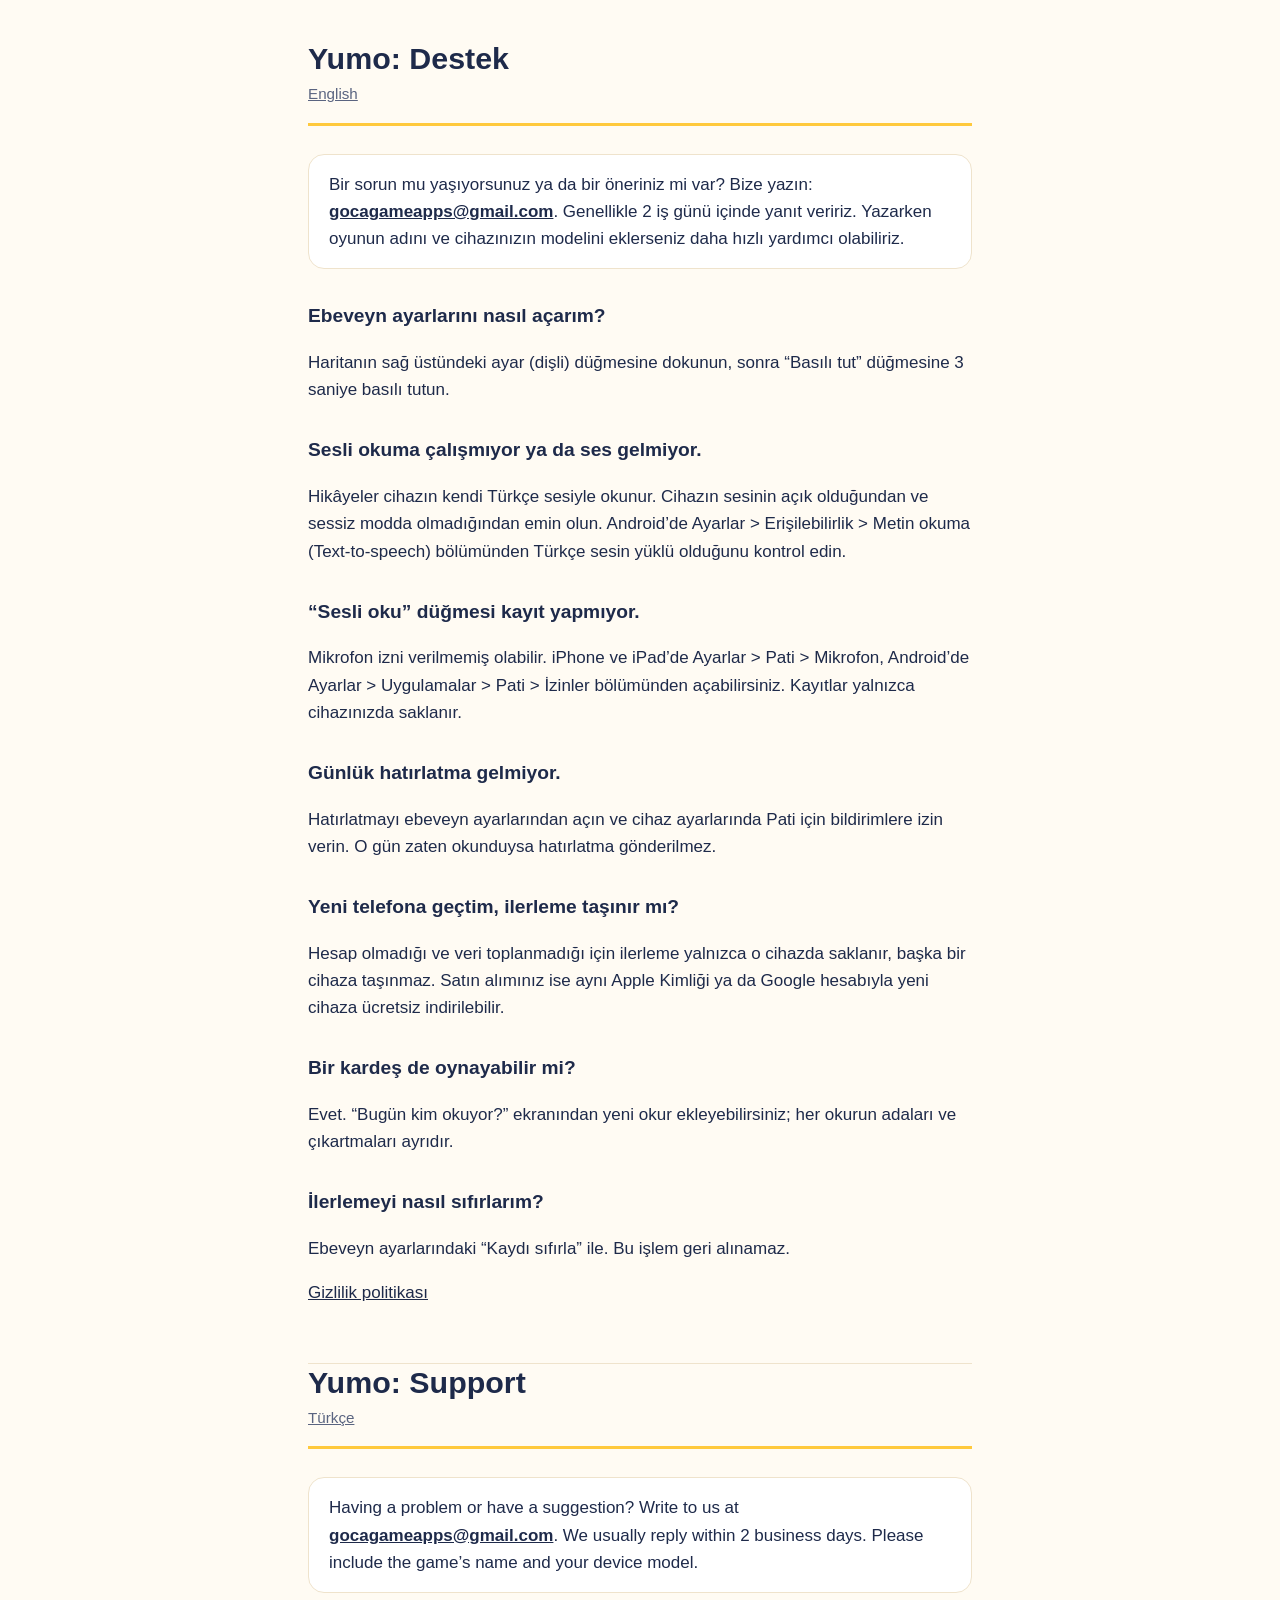
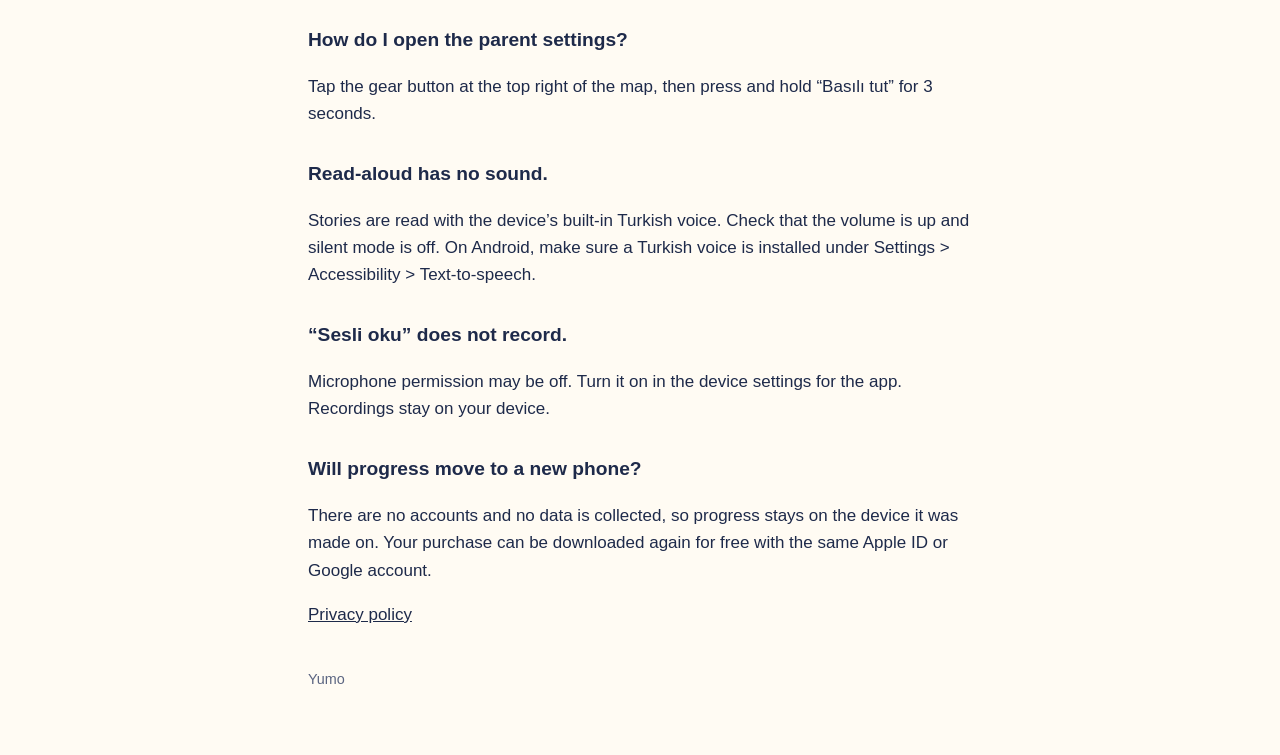
==== destek/index.html @ fed5b600 "Destek sayfası Co-Authored-By: Claude Opus 5.5 <noreply@anthropic.com> Claude-Session: https://claud" ====
<!doctype html>
<html lang="tr">
<head>
<meta charset="utf-8">
<meta name="viewport" content="width=device-width, initial-scale=1">
<title>Yumo: Destek</title>
<meta name="description" content="Yumo oyunları için destek ve sık sorulan sorular.">
<style>
  :root { --bg:#FFFBF3; --ink:#1E2A4A; --soft:#5A6480; --line:#EFE3CC; --accent:#FFC93C; --card:#FFFFFF; }
  @media (prefers-color-scheme: dark) { :root { --bg:#141C33; --ink:#FFFBF3; --soft:#B8C0D6; --line:#2A3556; --card:#1E2A4A; } }
  * { box-sizing:border-box; }
  body { margin:0; background:var(--bg); color:var(--ink); font:17px/1.6 -apple-system, BlinkMacSystemFont, "Segoe UI", Roboto, "Helvetica Neue", Arial, sans-serif; }
  main { max-width:44rem; margin:0 auto; padding:40px 20px 64px; }
  header { border-bottom:3px solid var(--accent); padding-bottom:16px; margin-bottom:28px; }
  h1 { font-size:1.9rem; line-height:1.2; margin:0 0 6px; }
  h2 { font-size:1.2rem; margin:32px 0 6px; }
  .meta { color:var(--soft); font-size:.95rem; margin:0; }
  .box { background:var(--card); border:1px solid var(--line); border-radius:16px; padding:16px 20px; margin:20px 0; }
  .box p { margin:0; }
  a { color:inherit; }
  hr { border:0; border-top:1px solid var(--line); margin:56px 0 0; }
  footer { color:var(--soft); font-size:.9rem; margin-top:40px; }
</style>
</head>
<body>
<main>
<section id="tr" lang="tr">
<header>
  <h1>Yumo: Destek</h1>
  <p class="meta"><a href="#en">English</a></p>
</header>

<div class="box"><p>Bir sorun mu yaşıyorsunuz ya da bir öneriniz mi var? Bize yazın: <a href="mailto:gocagameapps@gmail.com"><b>gocagameapps@gmail.com</b></a>. Genellikle 2 iş günü içinde yanıt veririz. Yazarken oyunun adını ve cihazınızın modelini eklerseniz daha hızlı yardımcı olabiliriz.</p></div>

<h2>Ebeveyn ayarlarını nasıl açarım?</h2>
<p>Haritanın sağ üstündeki ayar (dişli) düğmesine dokunun, sonra “Basılı tut” düğmesine 3 saniye basılı tutun.</p>

<h2>Sesli okuma çalışmıyor ya da ses gelmiyor.</h2>
<p>Hikâyeler cihazın kendi Türkçe sesiyle okunur. Cihazın sesinin açık olduğundan ve sessiz modda olmadığından emin olun. Android’de Ayarlar &gt; Erişilebilirlik &gt; Metin okuma (Text-to-speech) bölümünden Türkçe sesin yüklü olduğunu kontrol edin.</p>

<h2>“Sesli oku” düğmesi kayıt yapmıyor.</h2>
<p>Mikrofon izni verilmemiş olabilir. iPhone ve iPad’de Ayarlar &gt; Pati &gt; Mikrofon, Android’de Ayarlar &gt; Uygulamalar &gt; Pati &gt; İzinler bölümünden açabilirsiniz. Kayıtlar yalnızca cihazınızda saklanır.</p>

<h2>Günlük hatırlatma gelmiyor.</h2>
<p>Hatırlatmayı ebeveyn ayarlarından açın ve cihaz ayarlarında Pati için bildirimlere izin verin. O gün zaten okunduysa hatırlatma gönderilmez.</p>

<h2>Yeni telefona geçtim, ilerleme taşınır mı?</h2>
<p>Hesap olmadığı ve veri toplanmadığı için ilerleme yalnızca o cihazda saklanır, başka bir cihaza taşınmaz. Satın alımınız ise aynı Apple Kimliği ya da Google hesabıyla yeni cihaza ücretsiz indirilebilir.</p>

<h2>Bir kardeş de oynayabilir mi?</h2>
<p>Evet. “Bugün kim okuyor?” ekranından yeni okur ekleyebilirsiniz; her okurun adaları ve çıkartmaları ayrıdır.</p>

<h2>İlerlemeyi nasıl sıfırlarım?</h2>
<p>Ebeveyn ayarlarındaki “Kaydı sıfırla” ile. Bu işlem geri alınamaz.</p>

<p><a href="../gizlilik/">Gizlilik politikası</a></p>
</section>

<hr>

<section id="en" lang="en">
<header>
  <h1>Yumo: Support</h1>
  <p class="meta"><a href="#tr">Türkçe</a></p>
</header>
<div class="box"><p>Having a problem or have a suggestion? Write to us at <a href="mailto:gocagameapps@gmail.com"><b>gocagameapps@gmail.com</b></a>. We usually reply within 2 business days. Please include the game’s name and your device model.</p></div>
<h2>How do I open the parent settings?</h2>
<p>Tap the gear button at the top right of the map, then press and hold “Basılı tut” for 3 seconds.</p>
<h2>Read-aloud has no sound.</h2>
<p>Stories are read with the device’s built-in Turkish voice. Check that the volume is up and silent mode is off. On Android, make sure a Turkish voice is installed under Settings &gt; Accessibility &gt; Text-to-speech.</p>
<h2>“Sesli oku” does not record.</h2>
<p>Microphone permission may be off. Turn it on in the device settings for the app. Recordings stay on your device.</p>
<h2>Will progress move to a new phone?</h2>
<p>There are no accounts and no data is collected, so progress stays on the device it was made on. Your purchase can be downloaded again for free with the same Apple ID or Google account.</p>
<p><a href="../gizlilik/">Privacy policy</a></p>
</section>
<footer>Yumo</footer>
</main>
</body>
</html>
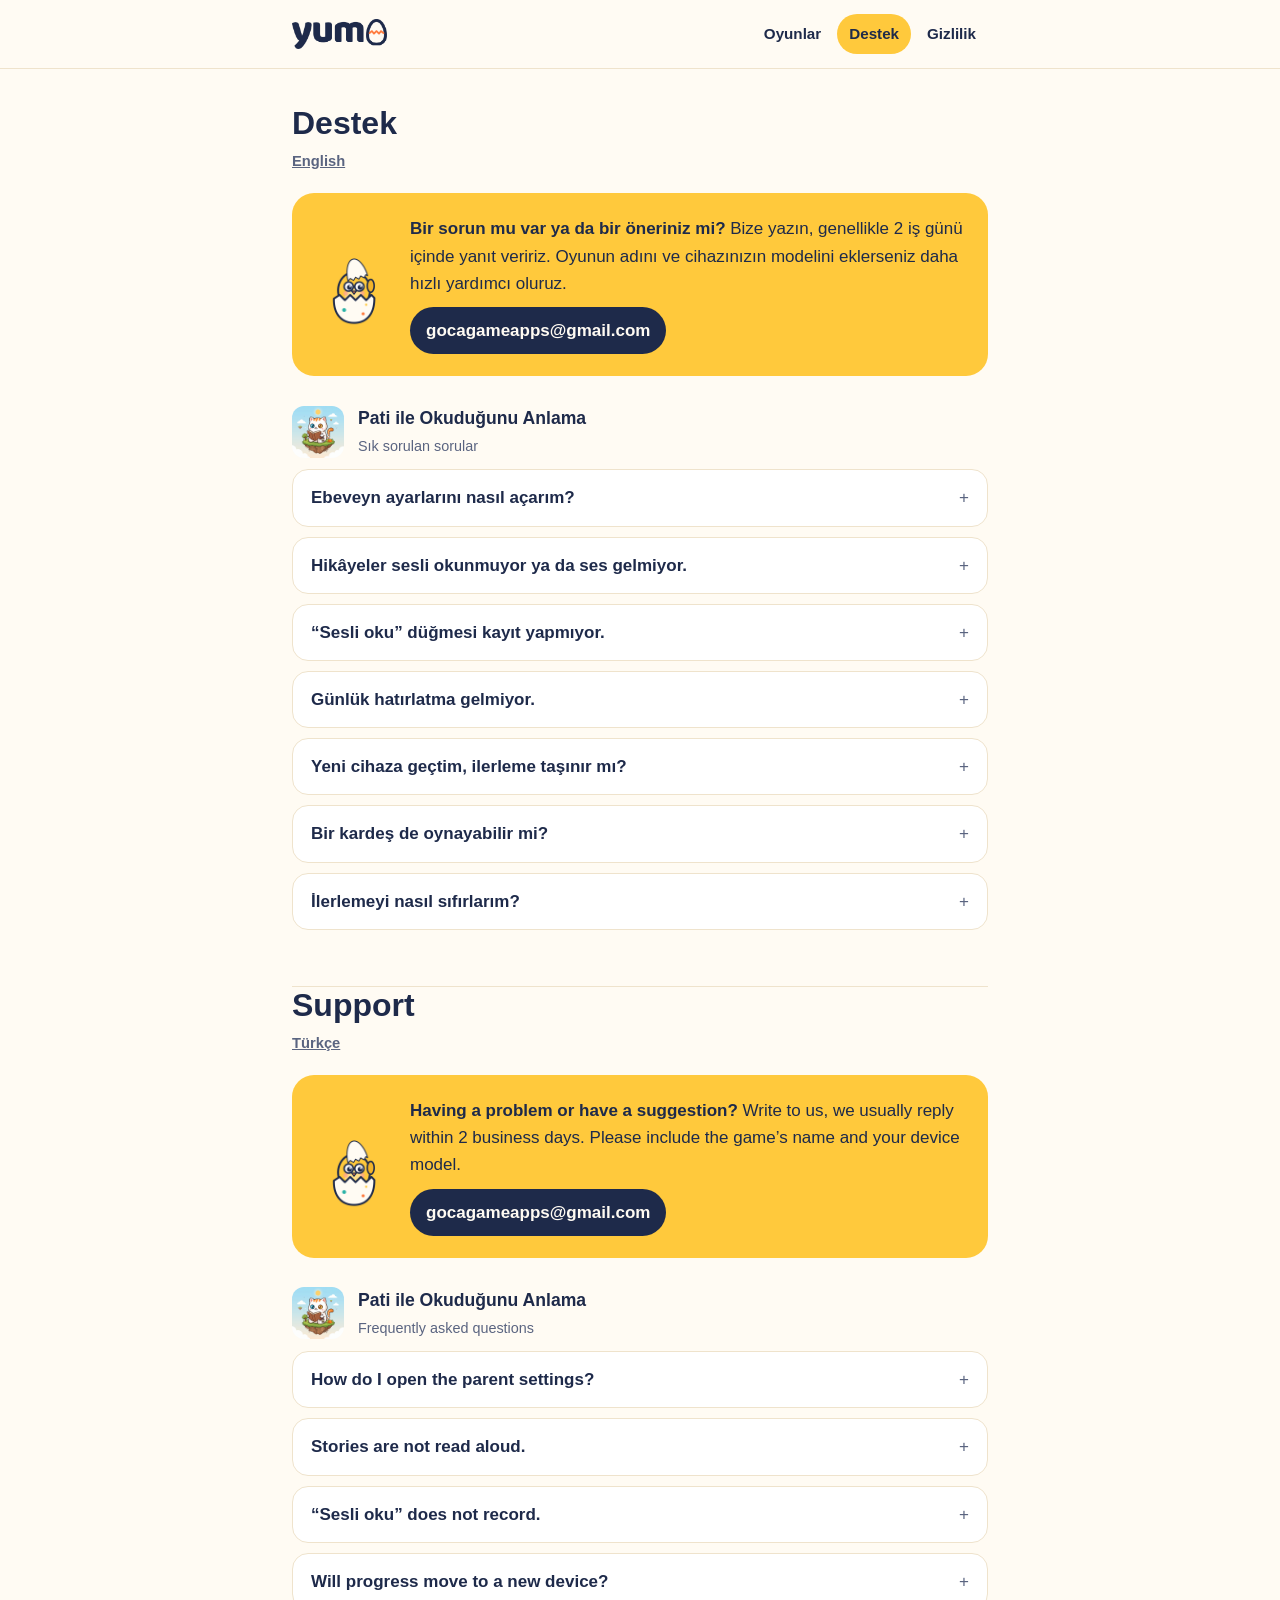
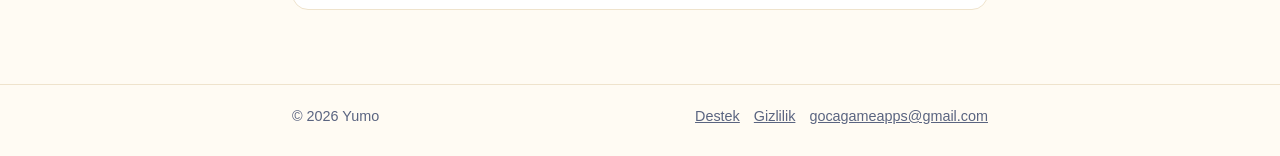
==== commit 117c42fe: "Yumo sitesi: ortak başlık ve alt bilgi, ana sayfa, destek ve gizlilik aynı tasarımda Co-Authored-By:" ====
--- a/destek/index.html
+++ b/destek/index.html
@@ -5,76 +5,58 @@
 <meta name="viewport" content="width=device-width, initial-scale=1">
 <title>Yumo: Destek</title>
 <meta name="description" content="Yumo oyunları için destek ve sık sorulan sorular.">
-<style>
-  :root { --bg:#FFFBF3; --ink:#1E2A4A; --soft:#5A6480; --line:#EFE3CC; --accent:#FFC93C; --card:#FFFFFF; }
-  @media (prefers-color-scheme: dark) { :root { --bg:#141C33; --ink:#FFFBF3; --soft:#B8C0D6; --line:#2A3556; --card:#1E2A4A; } }
-  * { box-sizing:border-box; }
-  body { margin:0; background:var(--bg); color:var(--ink); font:17px/1.6 -apple-system, BlinkMacSystemFont, "Segoe UI", Roboto, "Helvetica Neue", Arial, sans-serif; }
-  main { max-width:44rem; margin:0 auto; padding:40px 20px 64px; }
-  header { border-bottom:3px solid var(--accent); padding-bottom:16px; margin-bottom:28px; }
-  h1 { font-size:1.9rem; line-height:1.2; margin:0 0 6px; }
-  h2 { font-size:1.2rem; margin:32px 0 6px; }
-  .meta { color:var(--soft); font-size:.95rem; margin:0; }
-  .box { background:var(--card); border:1px solid var(--line); border-radius:16px; padding:16px 20px; margin:20px 0; }
-  .box p { margin:0; }
-  a { color:inherit; }
-  hr { border:0; border-top:1px solid var(--line); margin:56px 0 0; }
-  footer { color:var(--soft); font-size:.9rem; margin-top:40px; }
-</style>
+<link rel="icon" href="../assets/favicon.png">
+<link rel="stylesheet" href="../assets/site.css">
 </head>
 <body>
-<main>
+<header class="top"><div class="wrap">
+  <a class="brand" href="../" aria-label="Yumo ana sayfa"><img src="../assets/yumo-word.png" alt="yumo" width="96" height="30"></a>
+  <nav aria-label="Site"><a href="../">Oyunlar</a><a href="../destek/" aria-current="page">Destek</a><a href="../gizlilik/">Gizlilik</a></nav>
+</div></header>
+<main><div class="wrap">
 <section id="tr" lang="tr">
-<header>
-  <h1>Yumo: Destek</h1>
-  <p class="meta"><a href="#en">English</a></p>
-</header>
+  <h1>Destek</h1>
+  <p class="lang"><a href="#en">English</a></p>
+  <div class="contact">
+    <img src="../assets/yumo.png" alt="" width="76" height="86">
+    <div>
+      <p><b>Bir sorun mu var ya da bir öneriniz mi?</b> Bize yazın, genellikle 2 iş günü içinde yanıt veririz. Oyunun adını ve cihazınızın modelini eklerseniz daha hızlı yardımcı oluruz.</p>
+      <a class="mail" href="mailto:gocagameapps@gmail.com?subject=Destek">gocagameapps@gmail.com</a>
+    </div>
+  </div>
 
-<div class="box"><p>Bir sorun mu yaşıyorsunuz ya da bir öneriniz mi var? Bize yazın: <a href="mailto:gocagameapps@gmail.com"><b>gocagameapps@gmail.com</b></a>. Genellikle 2 iş günü içinde yanıt veririz. Yazarken oyunun adını ve cihazınızın modelini eklerseniz daha hızlı yardımcı olabiliriz.</p></div>
-
-<h2>Ebeveyn ayarlarını nasıl açarım?</h2>
-<p>Haritanın sağ üstündeki ayar (dişli) düğmesine dokunun, sonra “Basılı tut” düğmesine 3 saniye basılı tutun.</p>
-
-<h2>Sesli okuma çalışmıyor ya da ses gelmiyor.</h2>
-<p>Hikâyeler cihazın kendi Türkçe sesiyle okunur. Cihazın sesinin açık olduğundan ve sessiz modda olmadığından emin olun. Android’de Ayarlar &gt; Erişilebilirlik &gt; Metin okuma (Text-to-speech) bölümünden Türkçe sesin yüklü olduğunu kontrol edin.</p>
-
-<h2>“Sesli oku” düğmesi kayıt yapmıyor.</h2>
-<p>Mikrofon izni verilmemiş olabilir. iPhone ve iPad’de Ayarlar &gt; Pati &gt; Mikrofon, Android’de Ayarlar &gt; Uygulamalar &gt; Pati &gt; İzinler bölümünden açabilirsiniz. Kayıtlar yalnızca cihazınızda saklanır.</p>
-
-<h2>Günlük hatırlatma gelmiyor.</h2>
-<p>Hatırlatmayı ebeveyn ayarlarından açın ve cihaz ayarlarında Pati için bildirimlere izin verin. O gün zaten okunduysa hatırlatma gönderilmez.</p>
-
-<h2>Yeni telefona geçtim, ilerleme taşınır mı?</h2>
-<p>Hesap olmadığı ve veri toplanmadığı için ilerleme yalnızca o cihazda saklanır, başka bir cihaza taşınmaz. Satın alımınız ise aynı Apple Kimliği ya da Google hesabıyla yeni cihaza ücretsiz indirilebilir.</p>
-
-<h2>Bir kardeş de oynayabilir mi?</h2>
-<p>Evet. “Bugün kim okuyor?” ekranından yeni okur ekleyebilirsiniz; her okurun adaları ve çıkartmaları ayrıdır.</p>
-
-<h2>İlerlemeyi nasıl sıfırlarım?</h2>
-<p>Ebeveyn ayarlarındaki “Kaydı sıfırla” ile. Bu işlem geri alınamaz.</p>
-
-<p><a href="../gizlilik/">Gizlilik politikası</a></p>
+  <div class="app" id="pati"><img src="../assets/pati-icon.png" alt="" width="52" height="52"><div><b>Pati ile Okuduğunu Anlama</b><span>Sık sorulan sorular</span></div></div>
+  <details><summary>Ebeveyn ayarlarını nasıl açarım?</summary><p>Haritanın sağ üstündeki ayar (dişli) düğmesine dokunun, sonra “Basılı tut” düğmesine 3 saniye basılı tutun.</p></details>
+  <details><summary>Hikâyeler sesli okunmuyor ya da ses gelmiyor.</summary><p>Hikâyeler cihazın kendi Türkçe sesiyle okunur. Cihazın sesinin açık olduğundan ve sessiz modda olmadığından emin olun. Android’de Ayarlar &gt; Erişilebilirlik &gt; Metin okuma bölümünden Türkçe sesin yüklü olduğunu kontrol edin.</p></details>
+  <details><summary>“Sesli oku” düğmesi kayıt yapmıyor.</summary><p>Mikrofon izni kapalı olabilir. iPhone ve iPad’de Ayarlar &gt; Pati &gt; Mikrofon, Android’de Ayarlar &gt; Uygulamalar &gt; Pati &gt; İzinler bölümünden açabilirsiniz. Kayıtlar yalnızca cihazınızda saklanır.</p></details>
+  <details><summary>Günlük hatırlatma gelmiyor.</summary><p>Hatırlatmayı ebeveyn ayarlarından açın ve cihaz ayarlarında Pati için bildirimlere izin verin. O gün zaten okunduysa hatırlatma gönderilmez.</p></details>
+  <details><summary>Yeni cihaza geçtim, ilerleme taşınır mı?</summary><p>Hesap olmadığı ve veri toplanmadığı için ilerleme yalnızca o cihazda saklanır, başka cihaza taşınmaz. Satın alımınızı aynı Apple Kimliği ya da Google hesabıyla yeni cihaza ücretsiz indirebilirsiniz.</p></details>
+  <details><summary>Bir kardeş de oynayabilir mi?</summary><p>Evet. “Bugün kim okuyor?” ekranından yeni okur ekleyebilirsiniz. Her okurun adaları ve çıkartmaları ayrıdır.</p></details>
+  <details><summary>İlerlemeyi nasıl sıfırlarım?</summary><p>Ebeveyn ayarlarındaki “Kaydı sıfırla” ile. Bu işlem geri alınamaz.</p></details>
 </section>
 
 <hr>
 
 <section id="en" lang="en">
-<header>
-  <h1>Yumo: Support</h1>
-  <p class="meta"><a href="#tr">Türkçe</a></p>
-</header>
-<div class="box"><p>Having a problem or have a suggestion? Write to us at <a href="mailto:gocagameapps@gmail.com"><b>gocagameapps@gmail.com</b></a>. We usually reply within 2 business days. Please include the game’s name and your device model.</p></div>
-<h2>How do I open the parent settings?</h2>
-<p>Tap the gear button at the top right of the map, then press and hold “Basılı tut” for 3 seconds.</p>
-<h2>Read-aloud has no sound.</h2>
-<p>Stories are read with the device’s built-in Turkish voice. Check that the volume is up and silent mode is off. On Android, make sure a Turkish voice is installed under Settings &gt; Accessibility &gt; Text-to-speech.</p>
-<h2>“Sesli oku” does not record.</h2>
-<p>Microphone permission may be off. Turn it on in the device settings for the app. Recordings stay on your device.</p>
-<h2>Will progress move to a new phone?</h2>
-<p>There are no accounts and no data is collected, so progress stays on the device it was made on. Your purchase can be downloaded again for free with the same Apple ID or Google account.</p>
-<p><a href="../gizlilik/">Privacy policy</a></p>
+  <h1>Support</h1>
+  <p class="lang"><a href="#tr">Türkçe</a></p>
+  <div class="contact">
+    <img src="../assets/yumo.png" alt="" width="76" height="86">
+    <div>
+      <p><b>Having a problem or have a suggestion?</b> Write to us, we usually reply within 2 business days. Please include the game’s name and your device model.</p>
+      <a class="mail" href="mailto:gocagameapps@gmail.com?subject=Support">gocagameapps@gmail.com</a>
+    </div>
+  </div>
+  <div class="app"><img src="../assets/pati-icon.png" alt="" width="52" height="52"><div><b>Pati ile Okuduğunu Anlama</b><span>Frequently asked questions</span></div></div>
+  <details><summary>How do I open the parent settings?</summary><p>Tap the gear button at the top right of the map, then press and hold “Basılı tut” for 3 seconds.</p></details>
+  <details><summary>Stories are not read aloud.</summary><p>Stories use the device’s built-in Turkish voice. Check the volume and silent mode. On Android, make sure a Turkish voice is installed under Settings &gt; Accessibility &gt; Text-to-speech.</p></details>
+  <details><summary>“Sesli oku” does not record.</summary><p>Microphone permission may be off; turn it on in the device settings for the app. Recordings stay on your device.</p></details>
+  <details><summary>Will progress move to a new device?</summary><p>There are no accounts and no data is collected, so progress stays on the device. You can download your purchase again for free with the same Apple ID or Google account.</p></details>
 </section>
-<footer>Yumo</footer>
-</main>
+</div></main>
+<footer><div class="wrap">
+  <span>© 2026 Yumo</span>
+  <span><a href="../destek/">Destek</a><a href="../gizlilik/">Gizlilik</a><a href="mailto:gocagameapps@gmail.com">gocagameapps@gmail.com</a></span>
+</div></footer>
 </body>
 </html>
--- a/assets/site.css
+++ b/assets/site.css
@@ -0,0 +1,74 @@
+/* Yumo site: one look for every page (home, support, privacy). */
+:root{
+  --cream:#FFFBF3; --navy:#1E2A4A; --yellow:#FFC93C; --orange:#FF7A3D; --teal:#2BB3A8;
+  --bg:var(--cream); --ink:var(--navy); --soft:#5A6480; --line:#EFE3CC; --card:#FFFFFF; --band:var(--yellow);
+}
+@media (prefers-color-scheme: dark){
+  :root:not([data-theme="light"]){ --bg:#141C33; --ink:#FFFBF3; --soft:#B8C0D6; --line:#2A3556; --card:#1E2A4A; }
+}
+*{box-sizing:border-box}
+html{scroll-behavior:smooth}
+body{margin:0;background:var(--bg);color:var(--ink);font:17px/1.6 -apple-system,BlinkMacSystemFont,"Segoe UI",Roboto,"Helvetica Neue",Arial,sans-serif}
+a{color:inherit}
+img{max-width:100%;display:block}
+.wrap{max-width:46rem;margin:0 auto;padding:0 20px}
+
+/* header */
+.top{border-bottom:1px solid var(--line);background:var(--bg)}
+.top .wrap{display:flex;align-items:center;justify-content:space-between;gap:16px;min-height:68px}
+.brand img{height:30px;width:auto}
+@media (prefers-color-scheme: dark){ :root:not([data-theme="light"]) .brand img{filter:invert(1) hue-rotate(180deg) brightness(1.4)} }
+nav{display:flex;gap:4px;flex-wrap:wrap}
+nav a{text-decoration:none;font-weight:600;font-size:.95rem;padding:8px 12px;border-radius:999px}
+nav a:hover{background:var(--line)}
+nav a[aria-current="page"]{background:var(--yellow);color:#1E2A4A}
+
+/* page */
+main{padding:36px 0 64px}
+h1{font-size:2rem;line-height:1.15;margin:0 0 8px}
+h2{font-size:1.2rem;margin:36px 0 8px}
+.lead{color:var(--soft);margin:0 0 24px}
+.lang{font-size:.92rem;color:var(--soft);margin:0 0 20px}
+.lang a{font-weight:600}
+
+.contact{background:var(--yellow);color:#1E2A4A;border-radius:22px;padding:22px 24px;display:flex;gap:18px;align-items:center;margin:8px 0 28px}
+.contact img{width:76px;height:auto;flex:none}
+.contact p{margin:0}
+.contact .mail{display:inline-block;margin-top:10px;background:#1E2A4A;color:#FFFBF3;text-decoration:none;font-weight:700;padding:10px 16px;border-radius:999px}
+@media (max-width:480px){ .contact{flex-direction:column;align-items:flex-start} }
+
+.app{display:flex;gap:14px;align-items:center;margin:28px 0 6px}
+.app img{width:52px;height:52px;border-radius:12px}
+.app b{display:block;font-size:1.1rem}
+.app span{color:var(--soft);font-size:.9rem}
+
+details{background:var(--card);border:1px solid var(--line);border-radius:16px;margin:10px 0;padding:0 18px}
+summary{cursor:pointer;font-weight:700;padding:14px 0;list-style:none}
+summary::-webkit-details-marker{display:none}
+summary::after{content:"+";float:right;font-weight:400;color:var(--soft)}
+details[open] summary::after{content:"–"}
+details p{margin:0 0 14px}
+
+.box{background:var(--card);border:1px solid var(--line);border-radius:16px;padding:16px 20px;margin:20px 0}
+.box p{margin:0;font-weight:600}
+ul{padding-left:1.2rem}
+hr{border:0;border-top:1px solid var(--line);margin:56px 0 0}
+
+/* home */
+.hero{background:var(--band);color:#1E2A4A}
+.hero .wrap{display:flex;align-items:center;gap:28px;padding-top:40px;padding-bottom:40px}
+.hero img{width:150px;height:auto;flex:none}
+.hero h1{font-size:2.2rem}
+.hero p{margin:0;font-size:1.1rem}
+@media (max-width:560px){ .hero .wrap{flex-direction:column;align-items:flex-start} .hero img{width:110px} }
+.game{display:flex;gap:18px;align-items:flex-start;background:var(--card);border:1px solid var(--line);border-radius:22px;padding:20px;margin:16px 0}
+.game img{width:84px;height:84px;border-radius:18px;flex:none}
+.game h2{margin:0 0 4px}
+.game p{margin:0 0 8px}
+.links{display:flex;gap:14px;flex-wrap:wrap;font-weight:600;font-size:.95rem}
+
+/* footer */
+footer{border-top:1px solid var(--line);color:var(--soft);font-size:.9rem}
+footer .wrap{display:flex;justify-content:space-between;gap:12px;flex-wrap:wrap;padding-top:20px;padding-bottom:28px}
+footer a{margin-left:14px}
+footer a:first-child{margin-left:0}
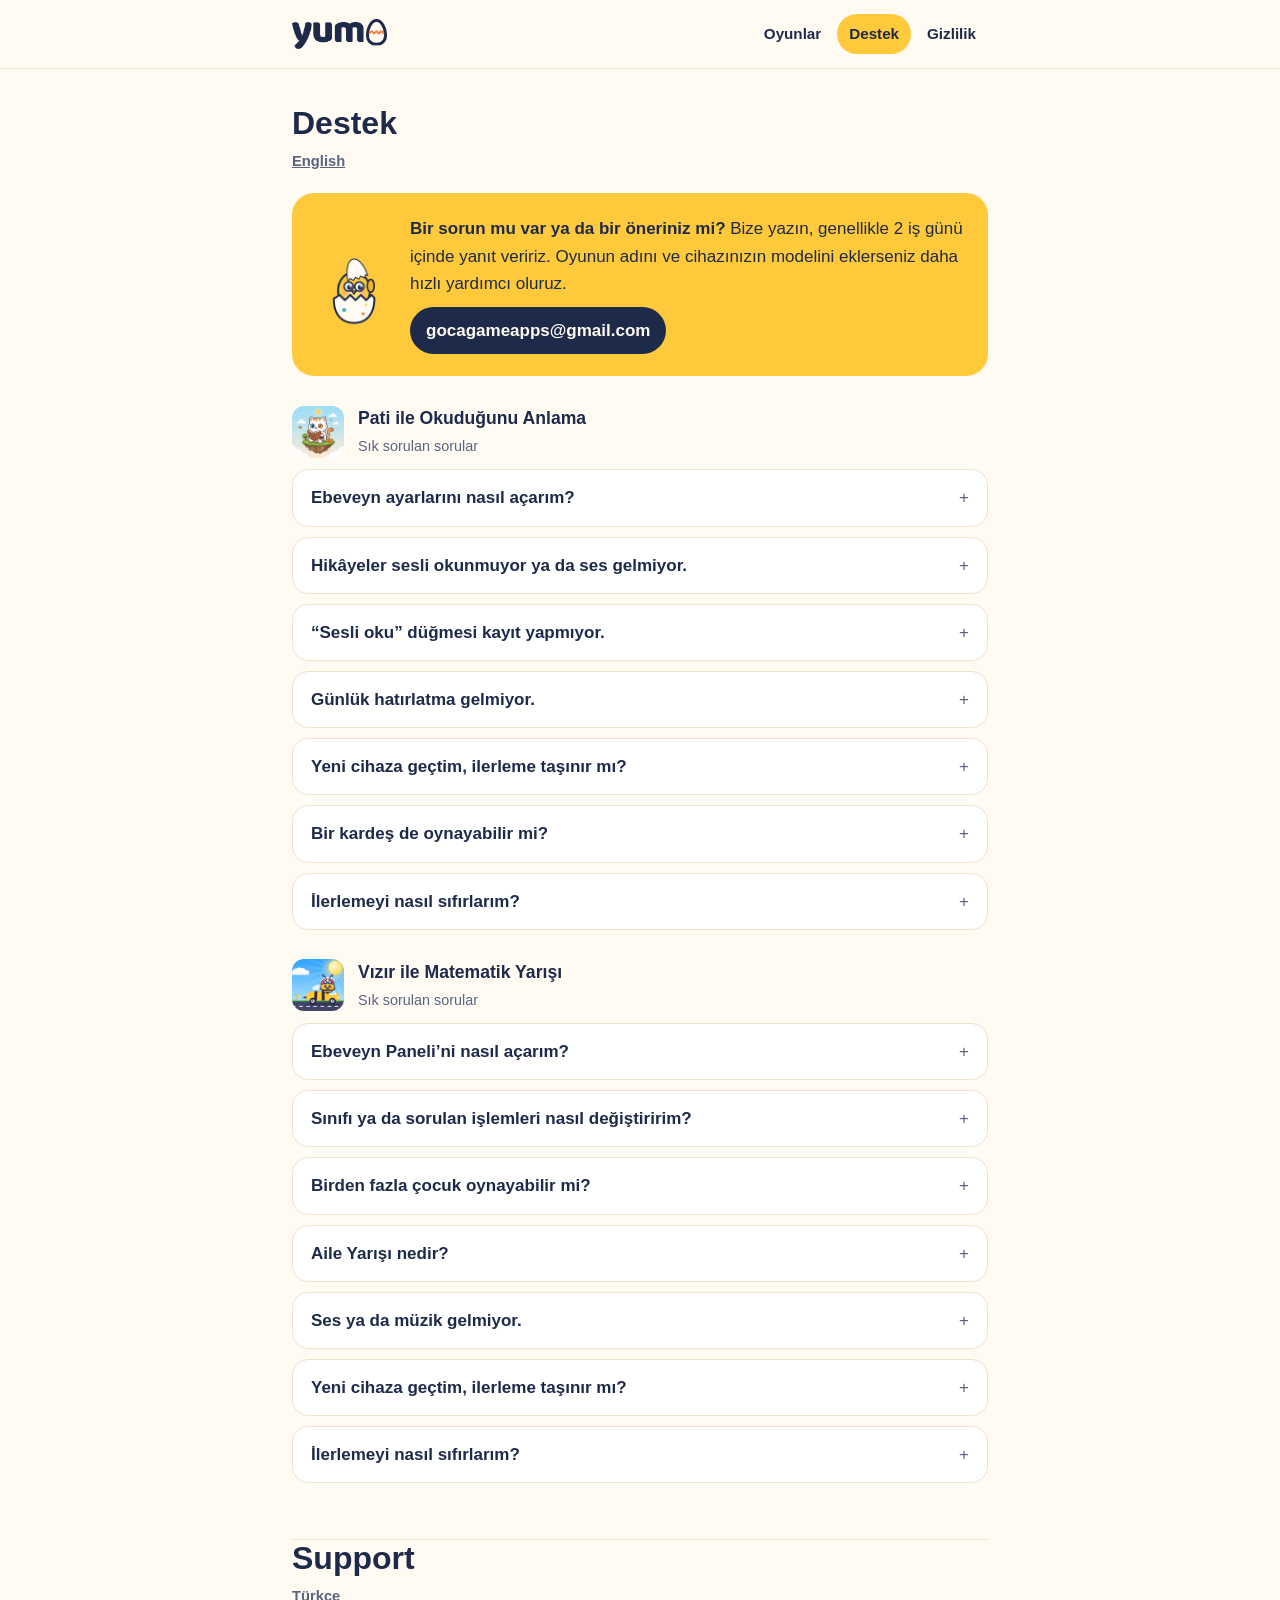
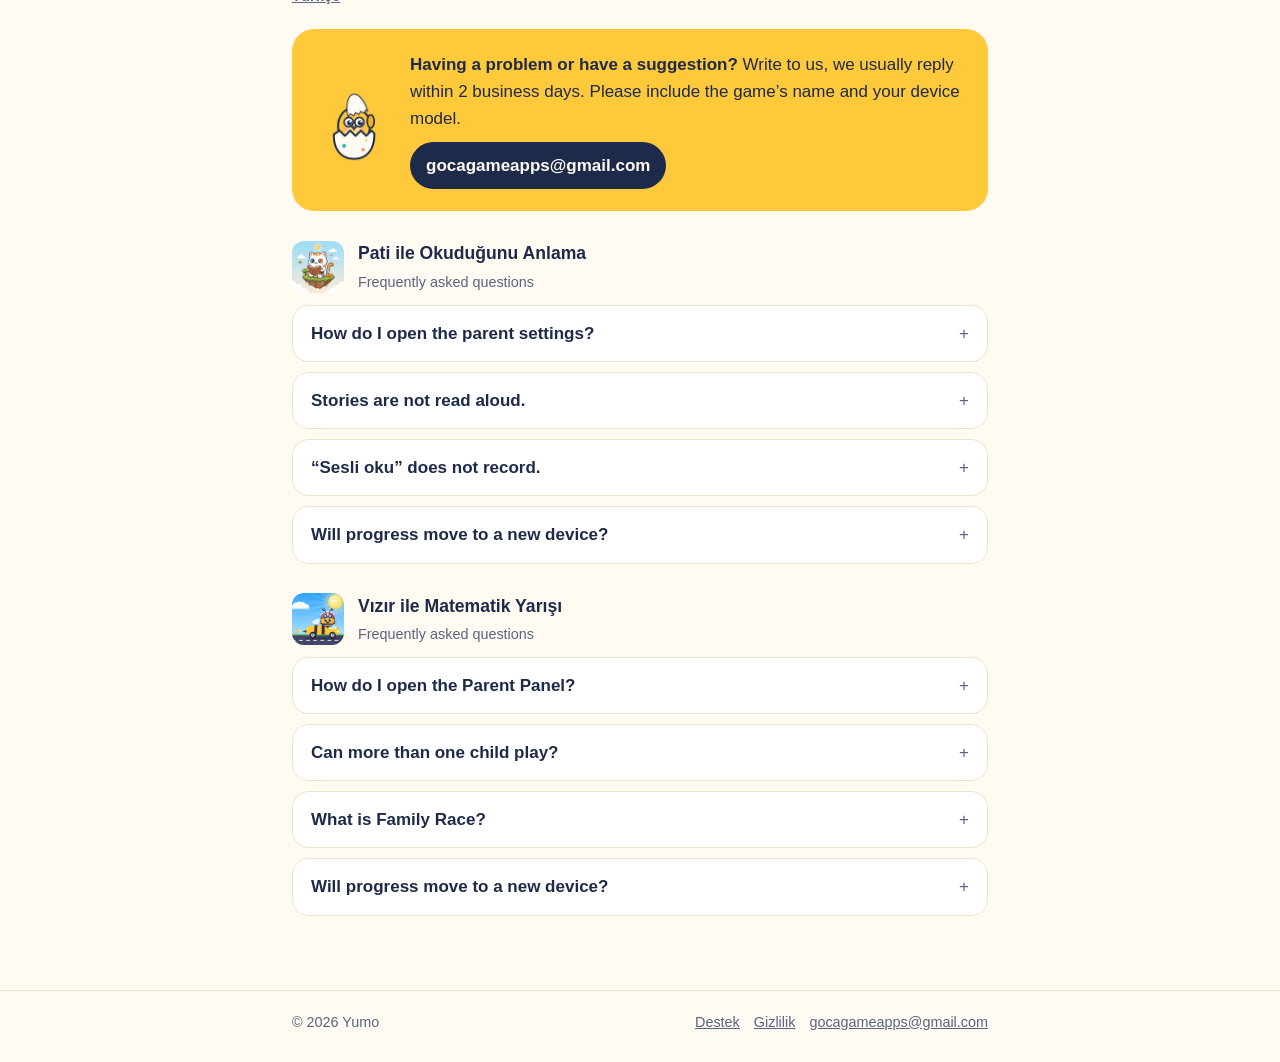
==== commit f896d038: "Vızır ile Matematik Yarışı: ana sayfa kartı, destek SSS'si, gizlilik kapsamı Co-Authored-By: Claude " ====
--- a/destek/index.html
+++ b/destek/index.html
@@ -26,13 +26,22 @@
   </div>
 
   <div class="app" id="pati"><img src="../assets/pati-icon.png" alt="" width="52" height="52"><div><b>Pati ile Okuduğunu Anlama</b><span>Sık sorulan sorular</span></div></div>
-  <details><summary>Ebeveyn ayarlarını nasıl açarım?</summary><p>Haritanın sağ üstündeki ayar (dişli) düğmesine dokunun, sonra “Basılı tut” düğmesine 3 saniye basılı tutun.</p></details>
+  <details><summary>Ebeveyn ayarlarını nasıl açarım?</summary><p>Haritanın sağ üstündeki ayar (dişli) düğmesine dokunun. Ekranda iki basamaklı iki sayının çarpımı çıkar (örneğin 14 × 13). Sonucu (182) tuşlarla girin; gerekirse telefonun hesap makinesini kullanabilirsiniz. Bu küçük kapı, ayarları ve izinleri çocukların açmasını önler.</p></details>
   <details><summary>Hikâyeler sesli okunmuyor ya da ses gelmiyor.</summary><p>Hikâyeler cihazın kendi Türkçe sesiyle okunur. Cihazın sesinin açık olduğundan ve sessiz modda olmadığından emin olun. Android’de Ayarlar &gt; Erişilebilirlik &gt; Metin okuma bölümünden Türkçe sesin yüklü olduğunu kontrol edin.</p></details>
-  <details><summary>“Sesli oku” düğmesi kayıt yapmıyor.</summary><p>Mikrofon izni kapalı olabilir. iPhone ve iPad’de Ayarlar &gt; Pati &gt; Mikrofon, Android’de Ayarlar &gt; Uygulamalar &gt; Pati &gt; İzinler bölümünden açabilirsiniz. Kayıtlar yalnızca cihazınızda saklanır.</p></details>
+  <details><summary>“Sesli oku” düğmesi kayıt yapmıyor.</summary><p>Mikrofon izni, ebeveyn alanında bir yetişkin tarafından verilir: ebeveyn alanını açın ve “Sesli okuma” ayarını açık tutun; izin isteği o anda gelir. Daha önce reddedildiyse iPhone ve iPad’de Ayarlar &gt; Pati &gt; Mikrofon, Android’de Ayarlar &gt; Uygulamalar &gt; Pati &gt; İzinler bölümünden açabilirsiniz. Kayıtlar yalnızca cihazınızda saklanır.</p></details>
   <details><summary>Günlük hatırlatma gelmiyor.</summary><p>Hatırlatmayı ebeveyn ayarlarından açın ve cihaz ayarlarında Pati için bildirimlere izin verin. O gün zaten okunduysa hatırlatma gönderilmez.</p></details>
   <details><summary>Yeni cihaza geçtim, ilerleme taşınır mı?</summary><p>Hesap olmadığı ve veri toplanmadığı için ilerleme yalnızca o cihazda saklanır, başka cihaza taşınmaz. Satın alımınızı aynı Apple Kimliği ya da Google hesabıyla yeni cihaza ücretsiz indirebilirsiniz.</p></details>
   <details><summary>Bir kardeş de oynayabilir mi?</summary><p>Evet. “Bugün kim okuyor?” ekranından yeni okur ekleyebilirsiniz. Her okurun adaları ve çıkartmaları ayrıdır.</p></details>
   <details><summary>İlerlemeyi nasıl sıfırlarım?</summary><p>Ebeveyn ayarlarındaki “Kaydı sıfırla” ile. Bu işlem geri alınamaz.</p></details>
+
+  <div class="app" id="matematik-yarisi"><img src="../assets/matematik-yarisi-icon.png" alt="" width="52" height="52"><div><b>Vızır ile Matematik Yarışı</b><span>Sık sorulan sorular</span></div></div>
+  <details><summary>Ebeveyn Paneli’ni nasıl açarım?</summary><p>Ana ekranın sağ üstündeki Ayarlar düğmesine, sonra “Ebeveyn Paneli”ne dokunun. Ekranda iki basamaklı iki sayının çarpımı çıkar (örneğin 14 × 13). Sonucu (182) tuşlarla girin; gerekirse telefonun hesap makinesini kullanabilirsiniz. Panelde gelişim raporu, ayarlar ve profil işlemleri bulunur.</p></details>
+  <details><summary>Sınıfı ya da sorulan işlemleri nasıl değiştiririm?</summary><p>Ebeveyn Paneli &gt; Ayarlar &gt; “Sınıfı ve işlemleri değiştir”. Her sınıfın ilerlemesi ayrı tutulur.</p></details>
+  <details><summary>Birden fazla çocuk oynayabilir mi?</summary><p>Evet. Bir cihazda en fazla 4 yarışçı olabilir; her birinin yıldızları, arabaları ve rozetleri ayrıdır. Yeni yarışçıyı Ebeveyn Paneli &gt; Ayarlar &gt; “Yarışçı değiştir / ekle” bölümünden ekleyebilirsiniz.</p></details>
+  <details><summary>Aile Yarışı nedir?</summary><p>Ana ekrandan açılan, aynı cihazda 2–4 kişinin sırayla yarıştığı moddur. Çocuklar kendi sınıflarının sorularını, yetişkinler 4. sınıf sorularını çözer.</p></details>
+  <details><summary>Ses ya da müzik gelmiyor.</summary><p>Ayarlar’daki ses ve müzik düğmelerinin açık olduğundan, cihazın sesinin açık ve sessiz modda olmadığından emin olun.</p></details>
+  <details><summary>Yeni cihaza geçtim, ilerleme taşınır mı?</summary><p>Hesap olmadığı ve veri toplanmadığı için ilerleme yalnızca o cihazda saklanır, başka cihaza taşınmaz. Satın alımınızı aynı Apple Kimliği ya da Google hesabıyla yeni cihaza ücretsiz indirebilirsiniz.</p></details>
+  <details><summary>İlerlemeyi nasıl sıfırlarım?</summary><p>Ebeveyn Paneli &gt; Ayarlar’da çocuğun adının altındaki sıfırlama seçenekleriyle: yalnızca bir sınıfın ilerlemesi ya da profilin tamamı sıfırlanabilir. Bu işlem geri alınamaz.</p></details>
 </section>
 
 <hr>
@@ -48,9 +57,15 @@
     </div>
   </div>
   <div class="app"><img src="../assets/pati-icon.png" alt="" width="52" height="52"><div><b>Pati ile Okuduğunu Anlama</b><span>Frequently asked questions</span></div></div>
-  <details><summary>How do I open the parent settings?</summary><p>Tap the gear button at the top right of the map, then press and hold “Basılı tut” for 3 seconds.</p></details>
+  <details><summary>How do I open the parent settings?</summary><p>Tap the gear button at the top right of the map, then solve the multiplication shown (for example 14 × 13) and type the answer (182) on the keypad. This small gate keeps settings and permissions away from children.</p></details>
   <details><summary>Stories are not read aloud.</summary><p>Stories use the device’s built-in Turkish voice. Check the volume and silent mode. On Android, make sure a Turkish voice is installed under Settings &gt; Accessibility &gt; Text-to-speech.</p></details>
-  <details><summary>“Sesli oku” does not record.</summary><p>Microphone permission may be off; turn it on in the device settings for the app. Recordings stay on your device.</p></details>
+  <details><summary>“Sesli oku” does not record.</summary><p>The microphone permission is given by an adult inside the parent area: open it and keep “Sesli okuma” on, and the permission request appears there. If it was declined before, turn it on in the device settings for the app. Recordings stay on your device.</p></details>
+  <details><summary>Will progress move to a new device?</summary><p>There are no accounts and no data is collected, so progress stays on the device. You can download your purchase again for free with the same Apple ID or Google account.</p></details>
+
+  <div class="app"><img src="../assets/matematik-yarisi-icon.png" alt="" width="52" height="52"><div><b>Vızır ile Matematik Yarışı</b><span>Frequently asked questions</span></div></div>
+  <details><summary>How do I open the Parent Panel?</summary><p>Tap Settings at the top right of the home screen, then “Ebeveyn Paneli”. Solve the multiplication shown (for example 14 × 13) and type the answer (182) on the keypad. The panel holds the progress report, the settings and the profile options.</p></details>
+  <details><summary>Can more than one child play?</summary><p>Yes. Up to 4 racers per device, each with their own stars, cars and badges. Add one in Parent Panel &gt; Settings.</p></details>
+  <details><summary>What is Family Race?</summary><p>A mode on the home screen where 2–4 people take turns on one device. Children get questions for their grade; adults get grade-4 questions.</p></details>
   <details><summary>Will progress move to a new device?</summary><p>There are no accounts and no data is collected, so progress stays on the device. You can download your purchase again for free with the same Apple ID or Google account.</p></details>
 </section>
 </div></main>
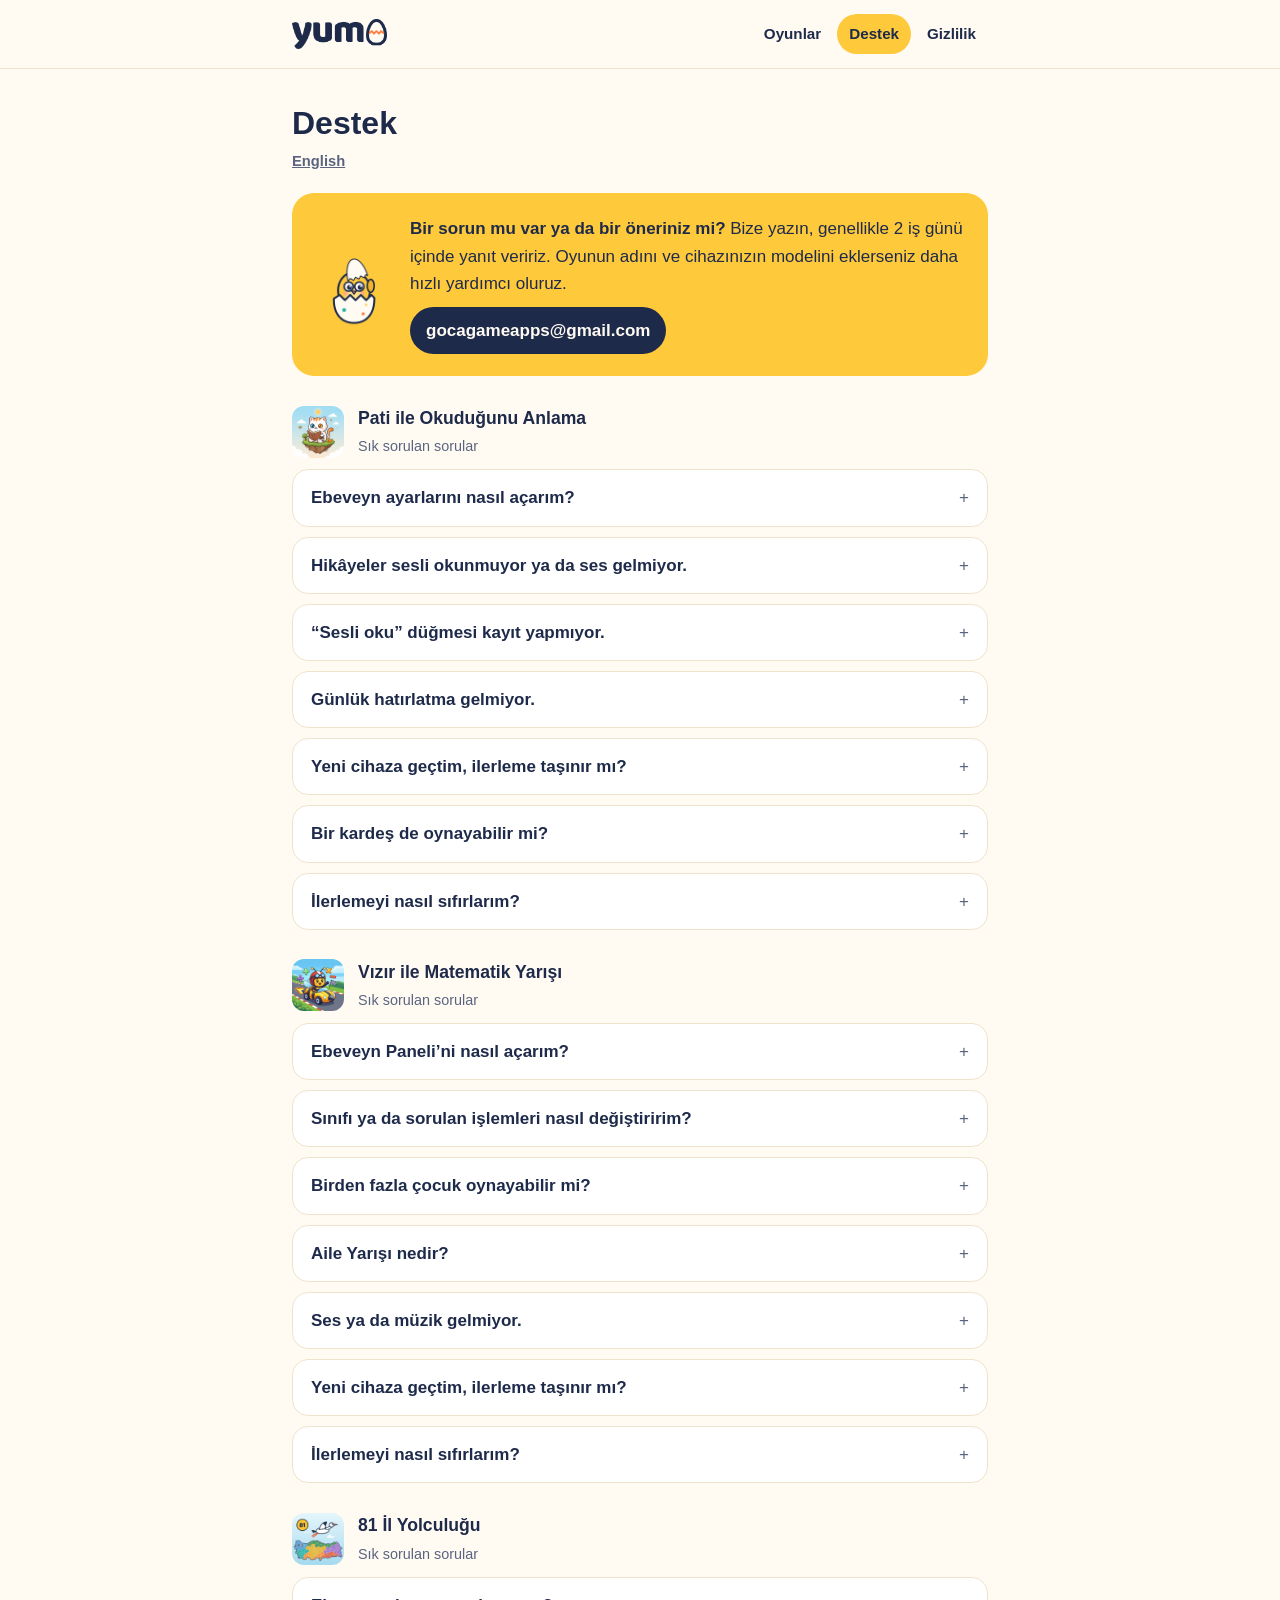
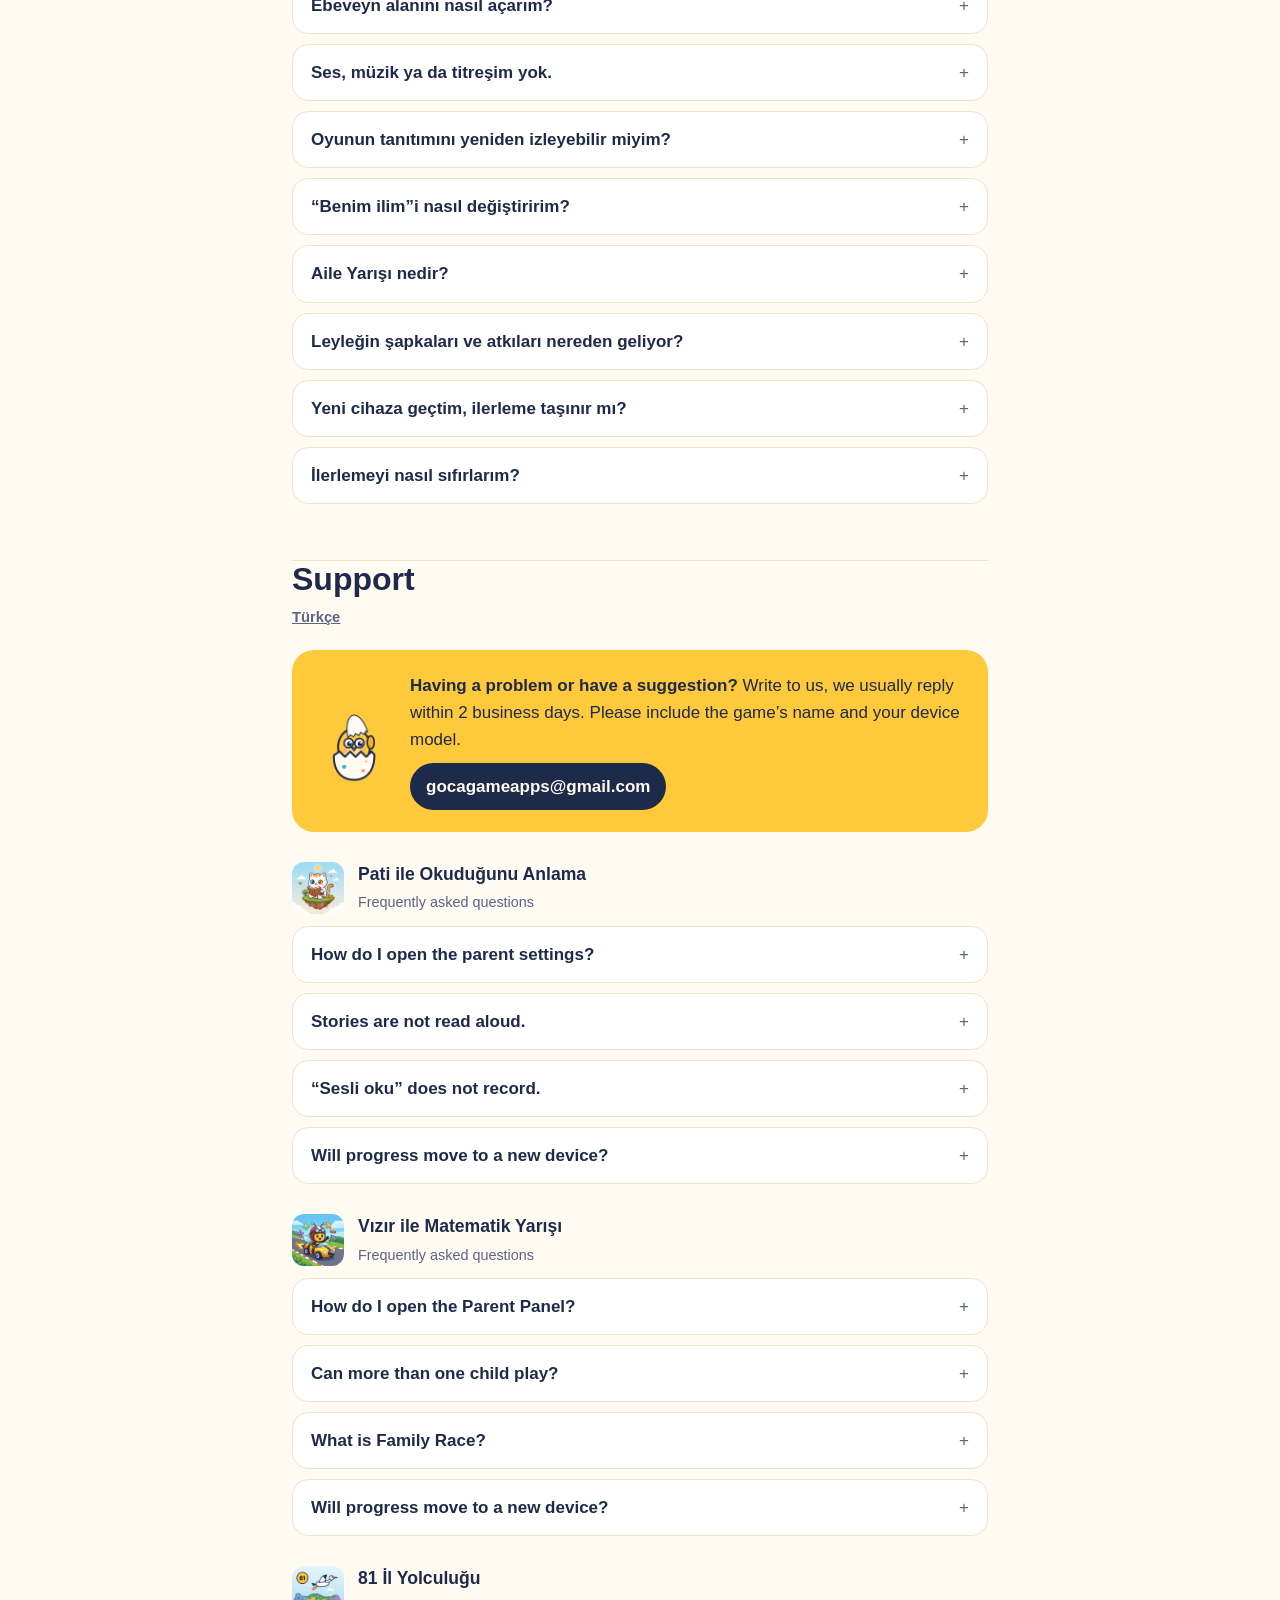
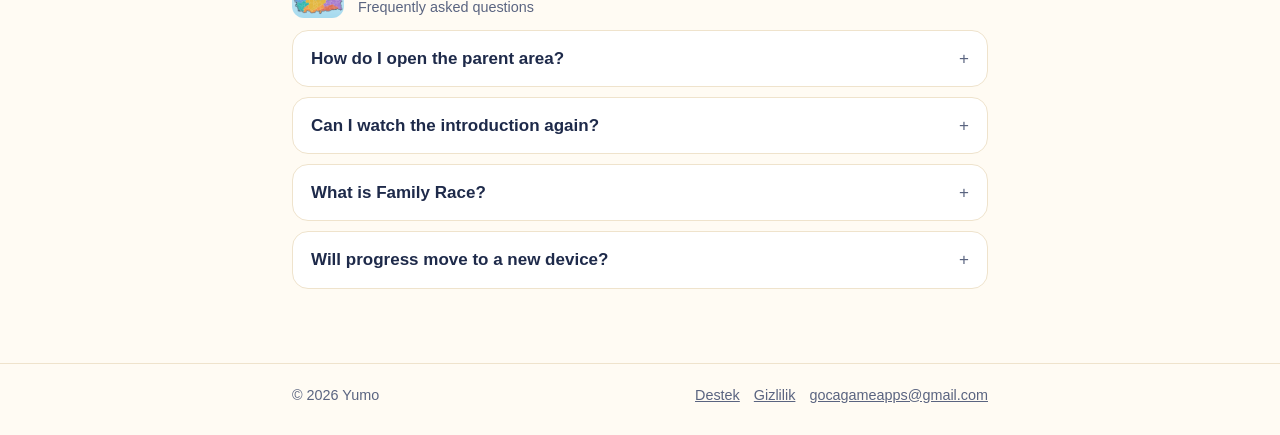
==== commit 877bbbb2: "81 İl Yolculuğu: oyun kartı, destek SSS'si (TR + EN), gizlilik sayfasında ad Co-Authored-By: Claude " ====
--- a/destek/index.html
+++ b/destek/index.html
@@ -42,6 +42,16 @@
   <details><summary>Ses ya da müzik gelmiyor.</summary><p>Ayarlar’daki ses ve müzik düğmelerinin açık olduğundan, cihazın sesinin açık ve sessiz modda olmadığından emin olun.</p></details>
   <details><summary>Yeni cihaza geçtim, ilerleme taşınır mı?</summary><p>Hesap olmadığı ve veri toplanmadığı için ilerleme yalnızca o cihazda saklanır, başka cihaza taşınmaz. Satın alımınızı aynı Apple Kimliği ya da Google hesabıyla yeni cihaza ücretsiz indirebilirsiniz.</p></details>
   <details><summary>İlerlemeyi nasıl sıfırlarım?</summary><p>Ebeveyn Paneli &gt; Ayarlar’da çocuğun adının altındaki sıfırlama seçenekleriyle: yalnızca bir sınıfın ilerlemesi ya da profilin tamamı sıfırlanabilir. Bu işlem geri alınamaz.</p></details>
+
+  <div class="app" id="ilyolculugu"><img src="../assets/ilyolculugu-icon.png" alt="" width="52" height="52"><div><b>81 İl Yolculuğu</b><span>Sık sorulan sorular</span></div></div>
+  <details><summary>Ebeveyn alanını nasıl açarım?</summary><p>Ana ekranın sağ üstündeki ayar (dişli) düğmesine, sonra “Ebeveyn alanı”na dokunun. Ekranda iki basamaklı iki sayının çarpımı çıkar (örneğin 14 × 13). Sonucu (182) tuşlarla girin; gerekirse telefonun hesap makinesini kullanabilirsiniz. Ebeveyn alanında gizlilik politikası ve destek bağlantıları bulunur.</p></details>
+  <details><summary>Ses, müzik ya da titreşim yok.</summary><p>Ayarlar’daki (dişli) “Ses ve müzik” ve “Titreşim” düğmelerinin açık olduğundan, cihazın sesinin açık ve sessiz modda olmadığından emin olun.</p></details>
+  <details><summary>Oyunun tanıtımını yeniden izleyebilir miyim?</summary><p>Evet. Ayarlar’da “Leylek anlatsın”a dokunun; leylek ana ekranı ve oyun modlarını baştan anlatır.</p></details>
+  <details><summary>“Benim ilim”i nasıl değiştiririm?</summary><p>Ana ekrandaki “Benim ilim” düğmesine dokunup haritadan ya da listeden yeni ili seçin. Oyun önce bu ilden ve komşularından sorar.</p></details>
+  <details><summary>Aile Yarışı nedir?</summary><p>Aynı cihazda 2–4 kişinin sırayla yarıştığı moddur. Sırası gelen oyuncu ili haritada bulur; ilk varan kazanır.</p></details>
+  <details><summary>Leyleğin şapkaları ve atkıları nereden geliyor?</summary><p>Rozet kazandıkça yeni eşyalar açılır. Ana ekrandaki “Yuvam” bölümünden leyleği istediğiniz gibi giydirebilirsiniz.</p></details>
+  <details><summary>Yeni cihaza geçtim, ilerleme taşınır mı?</summary><p>Hesap olmadığı ve veri toplanmadığı için ilerleme yalnızca o cihazda saklanır, başka cihaza taşınmaz. Satın alımınızı aynı Apple Kimliği ya da Google hesabıyla yeni cihaza ücretsiz indirebilirsiniz.</p></details>
+  <details><summary>İlerlemeyi nasıl sıfırlarım?</summary><p>Oyunu silip yeniden yüklediğinizde bulunan iller, rozetler ve leyleğin eşyaları sıfırlanır.</p></details>
 </section>
 
 <hr>
@@ -67,6 +77,12 @@
   <details><summary>Can more than one child play?</summary><p>Yes. Up to 4 racers per device, each with their own stars, cars and badges. Add one in Parent Panel &gt; Settings.</p></details>
   <details><summary>What is Family Race?</summary><p>A mode on the home screen where 2–4 people take turns on one device. Children get questions for their grade; adults get grade-4 questions.</p></details>
   <details><summary>Will progress move to a new device?</summary><p>There are no accounts and no data is collected, so progress stays on the device. You can download your purchase again for free with the same Apple ID or Google account.</p></details>
+
+  <div class="app"><img src="../assets/ilyolculugu-icon.png" alt="" width="52" height="52"><div><b>81 İl Yolculuğu</b><span>Frequently asked questions</span></div></div>
+  <details><summary>How do I open the parent area?</summary><p>Tap the gear button at the top right of the home screen, then “Ebeveyn alanı”. Solve the multiplication shown (for example 14 × 13) and type the answer (182) on the keypad. The parent area holds the privacy policy and support links.</p></details>
+  <details><summary>Can I watch the introduction again?</summary><p>Yes. In Settings (gear), tap “Leylek anlatsın” and the stork explains the home screen and the game modes again.</p></details>
+  <details><summary>What is Family Race?</summary><p>A mode where 2–4 people take turns on one device. The player whose turn it is finds the province on the map; the first to the finish wins.</p></details>
+  <details><summary>Will progress move to a new device?</summary><p>There are no accounts and no data is collected, so progress stays on the device. You can download your purchase again for free with the same Apple ID or Google account.</p></details>
 </section>
 </div></main>
 <footer><div class="wrap">
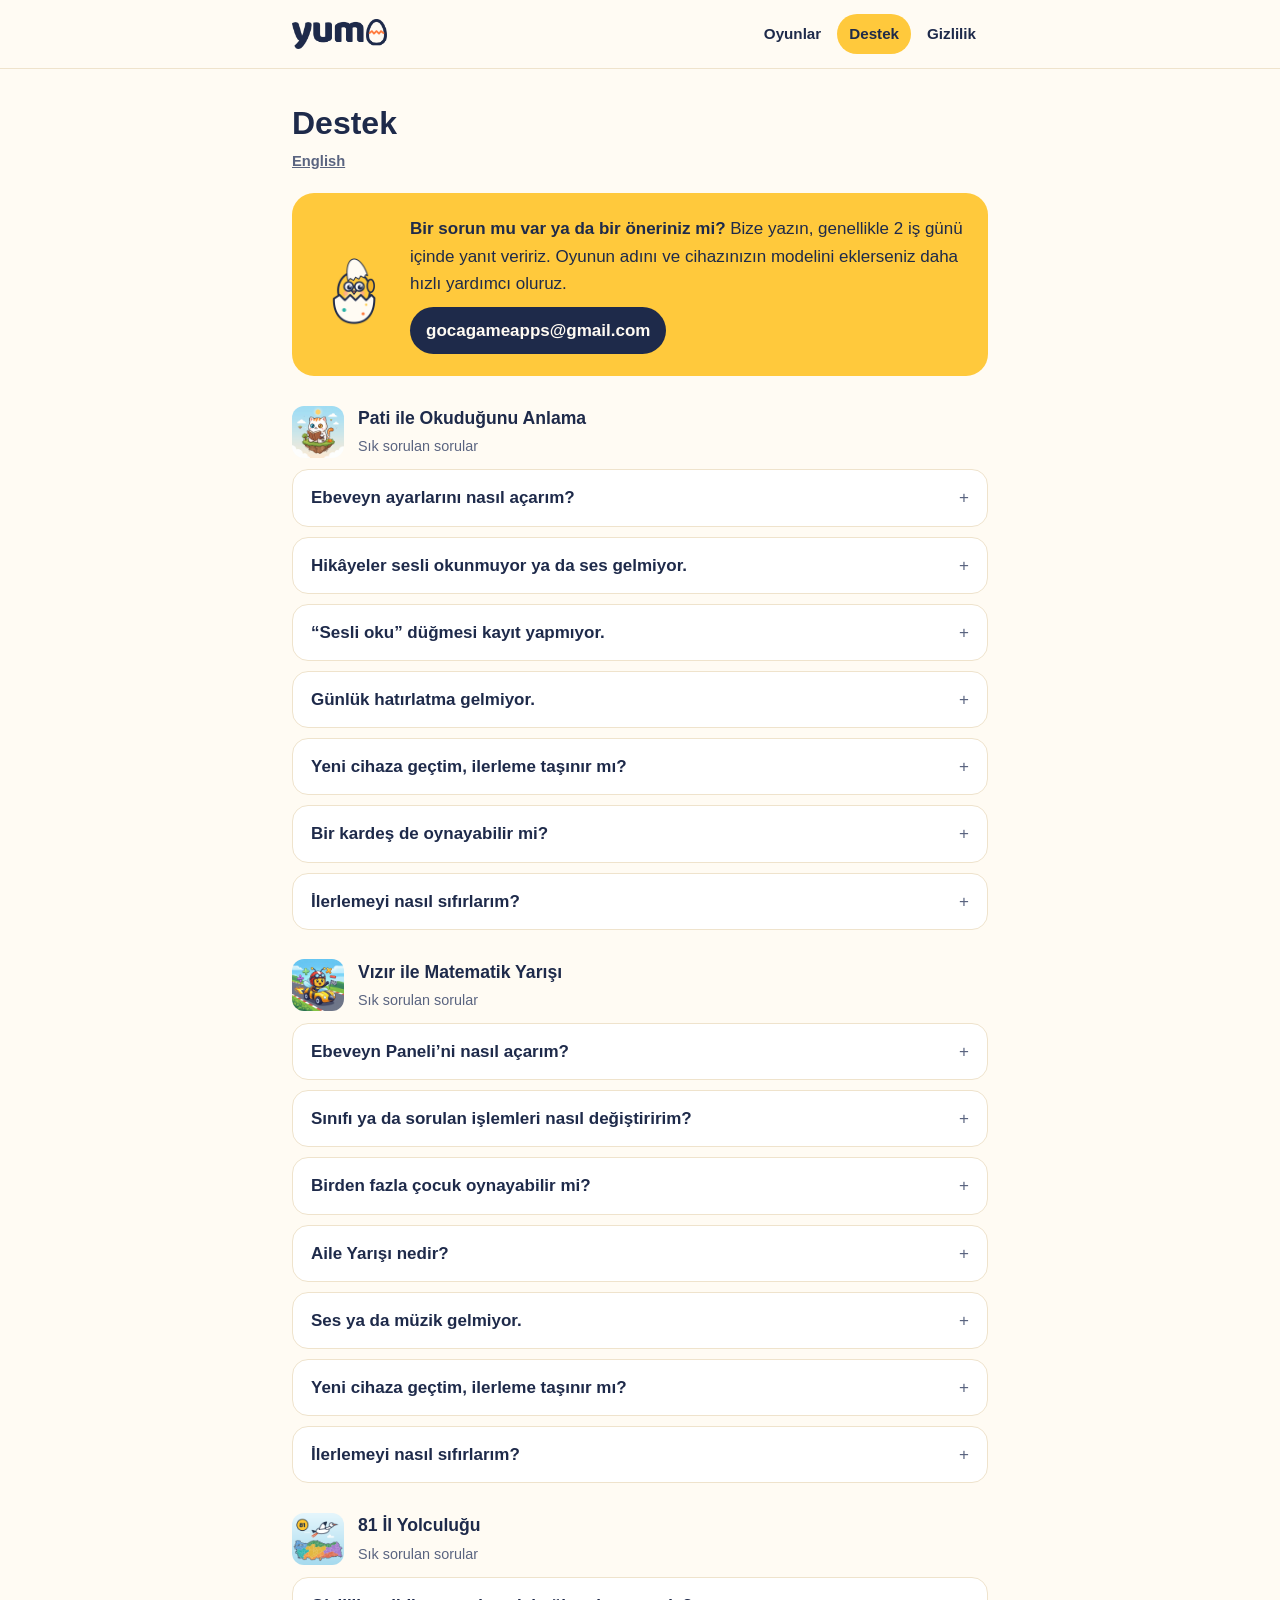
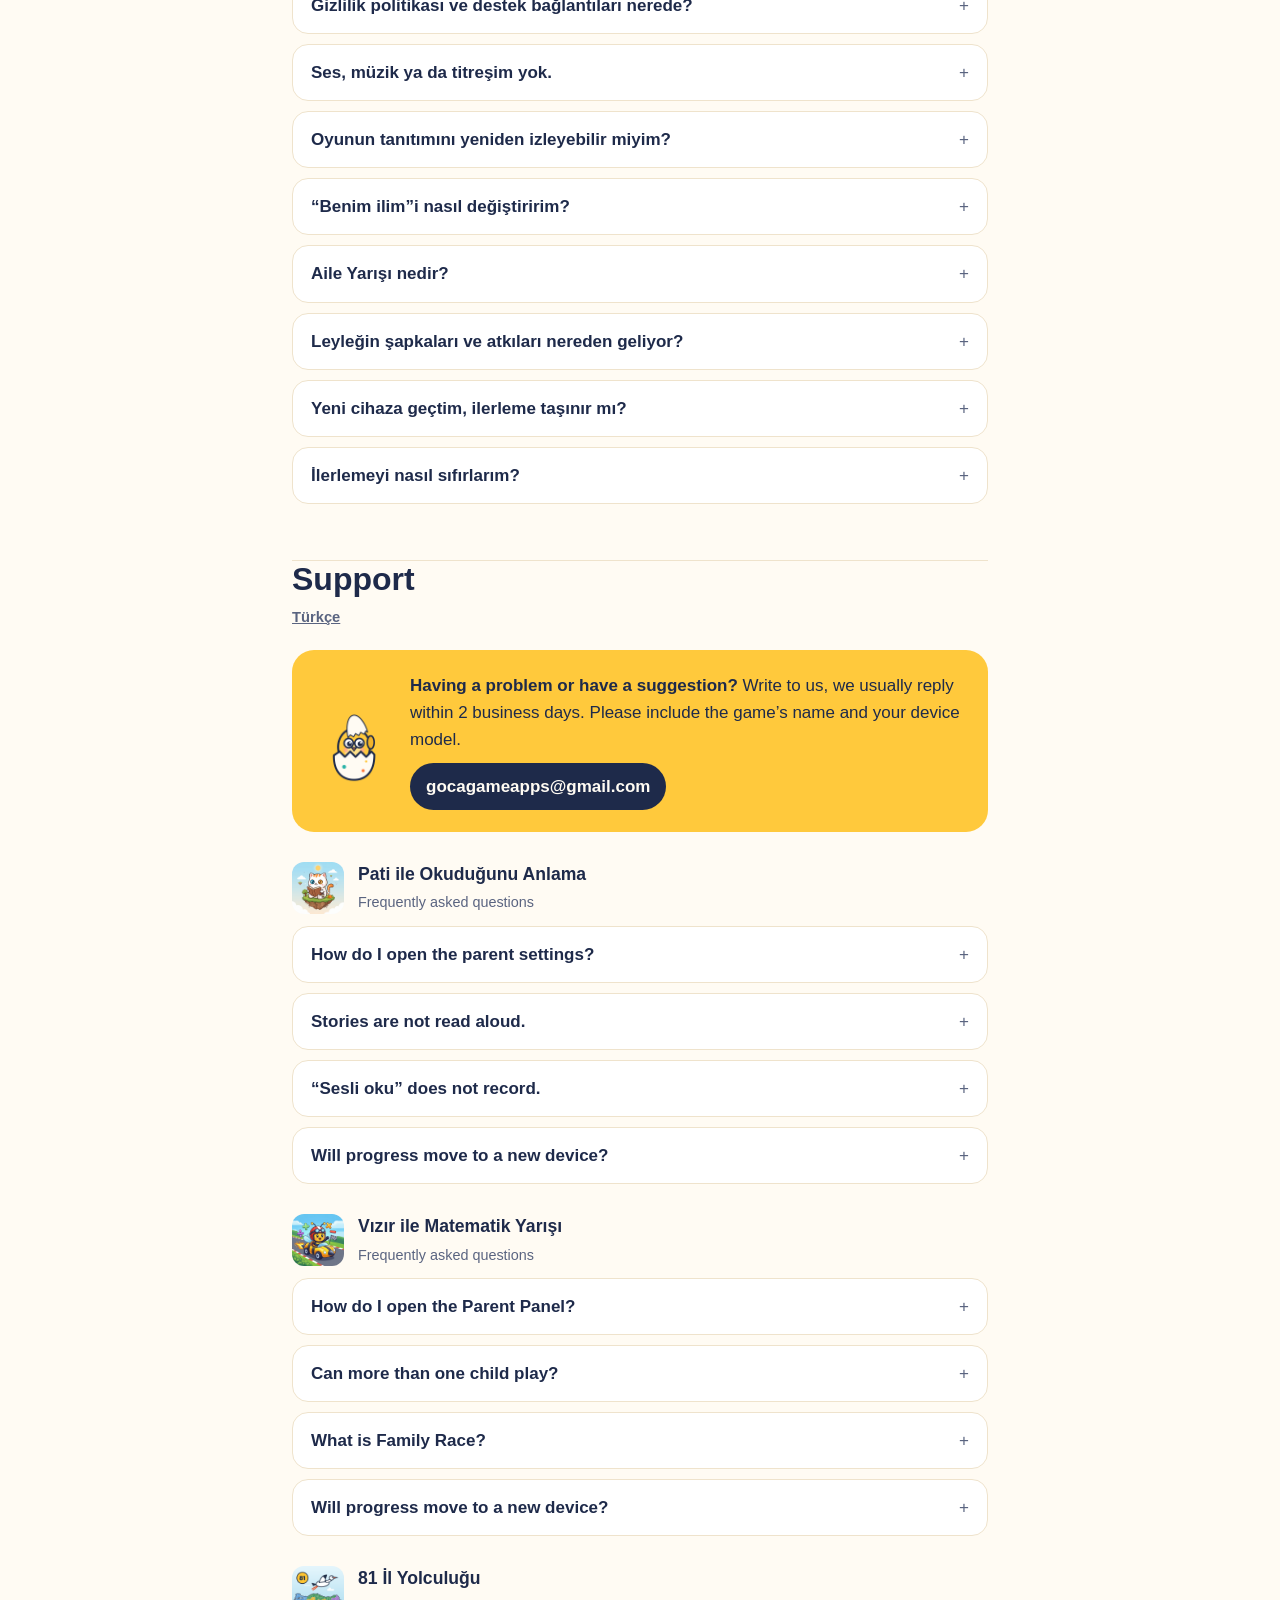
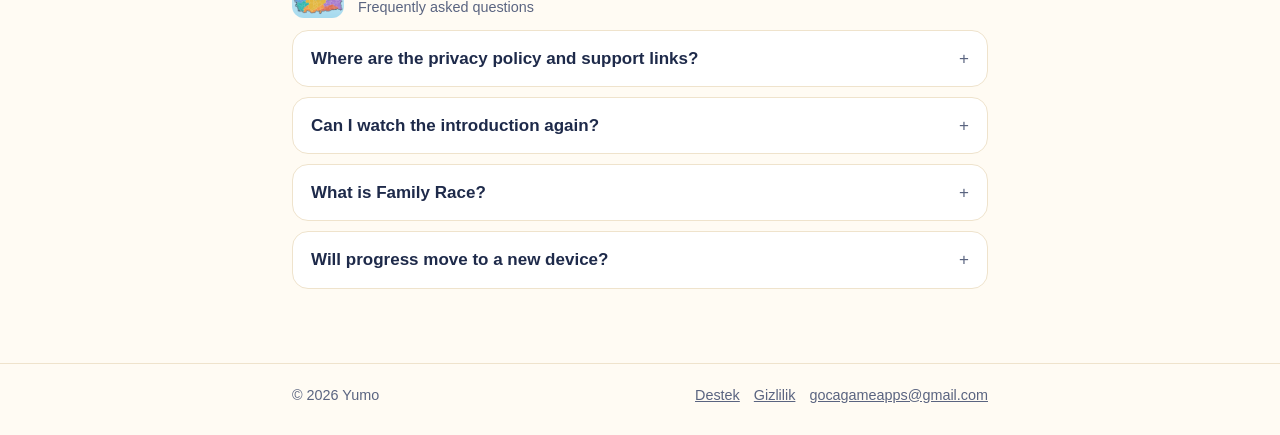
==== commit 2632b77c: "81 İl Yolculuğu: ebeveyn kapısı kaldırıldı, SSS güncellendi Co-Authored-By: Claude Opus 5.5 <noreply" ====
--- a/destek/index.html
+++ b/destek/index.html
@@ -44,7 +44,7 @@
   <details><summary>İlerlemeyi nasıl sıfırlarım?</summary><p>Ebeveyn Paneli &gt; Ayarlar’da çocuğun adının altındaki sıfırlama seçenekleriyle: yalnızca bir sınıfın ilerlemesi ya da profilin tamamı sıfırlanabilir. Bu işlem geri alınamaz.</p></details>
 
   <div class="app" id="ilyolculugu"><img src="../assets/ilyolculugu-icon.png" alt="" width="52" height="52"><div><b>81 İl Yolculuğu</b><span>Sık sorulan sorular</span></div></div>
-  <details><summary>Ebeveyn alanını nasıl açarım?</summary><p>Ana ekranın sağ üstündeki ayar (dişli) düğmesine, sonra “Ebeveyn alanı”na dokunun. Ekranda iki basamaklı iki sayının çarpımı çıkar (örneğin 14 × 13). Sonucu (182) tuşlarla girin; gerekirse telefonun hesap makinesini kullanabilirsiniz. Ebeveyn alanında gizlilik politikası ve destek bağlantıları bulunur.</p></details>
+  <details><summary>Gizlilik politikası ve destek bağlantıları nerede?</summary><p>Ana ekranın sağ üstündeki ayar (dişli) düğmesine, sonra “Gizlilik ve destek”e dokunun. Ses, titreşim ve “Leylek anlatsın” (tanıtımı yeniden izle) da Ayarlar’dadır.</p></details>
   <details><summary>Ses, müzik ya da titreşim yok.</summary><p>Ayarlar’daki (dişli) “Ses ve müzik” ve “Titreşim” düğmelerinin açık olduğundan, cihazın sesinin açık ve sessiz modda olmadığından emin olun.</p></details>
   <details><summary>Oyunun tanıtımını yeniden izleyebilir miyim?</summary><p>Evet. Ayarlar’da “Leylek anlatsın”a dokunun; leylek ana ekranı ve oyun modlarını baştan anlatır.</p></details>
   <details><summary>“Benim ilim”i nasıl değiştiririm?</summary><p>Ana ekrandaki “Benim ilim” düğmesine dokunup haritadan ya da listeden yeni ili seçin. Oyun önce bu ilden ve komşularından sorar.</p></details>
@@ -79,7 +79,7 @@
   <details><summary>Will progress move to a new device?</summary><p>There are no accounts and no data is collected, so progress stays on the device. You can download your purchase again for free with the same Apple ID or Google account.</p></details>
 
   <div class="app"><img src="../assets/ilyolculugu-icon.png" alt="" width="52" height="52"><div><b>81 İl Yolculuğu</b><span>Frequently asked questions</span></div></div>
-  <details><summary>How do I open the parent area?</summary><p>Tap the gear button at the top right of the home screen, then “Ebeveyn alanı”. Solve the multiplication shown (for example 14 × 13) and type the answer (182) on the keypad. The parent area holds the privacy policy and support links.</p></details>
+  <details><summary>Where are the privacy policy and support links?</summary><p>Tap the gear button at the top right of the home screen, then “Gizlilik ve destek”. Sound, vibration and “Leylek anlatsın” (replay the introduction) are in Settings too.</p></details>
   <details><summary>Can I watch the introduction again?</summary><p>Yes. In Settings (gear), tap “Leylek anlatsın” and the stork explains the home screen and the game modes again.</p></details>
   <details><summary>What is Family Race?</summary><p>A mode where 2–4 people take turns on one device. The player whose turn it is finds the province on the map; the first to the finish wins.</p></details>
   <details><summary>Will progress move to a new device?</summary><p>There are no accounts and no data is collected, so progress stays on the device. You can download your purchase again for free with the same Apple ID or Google account.</p></details>
